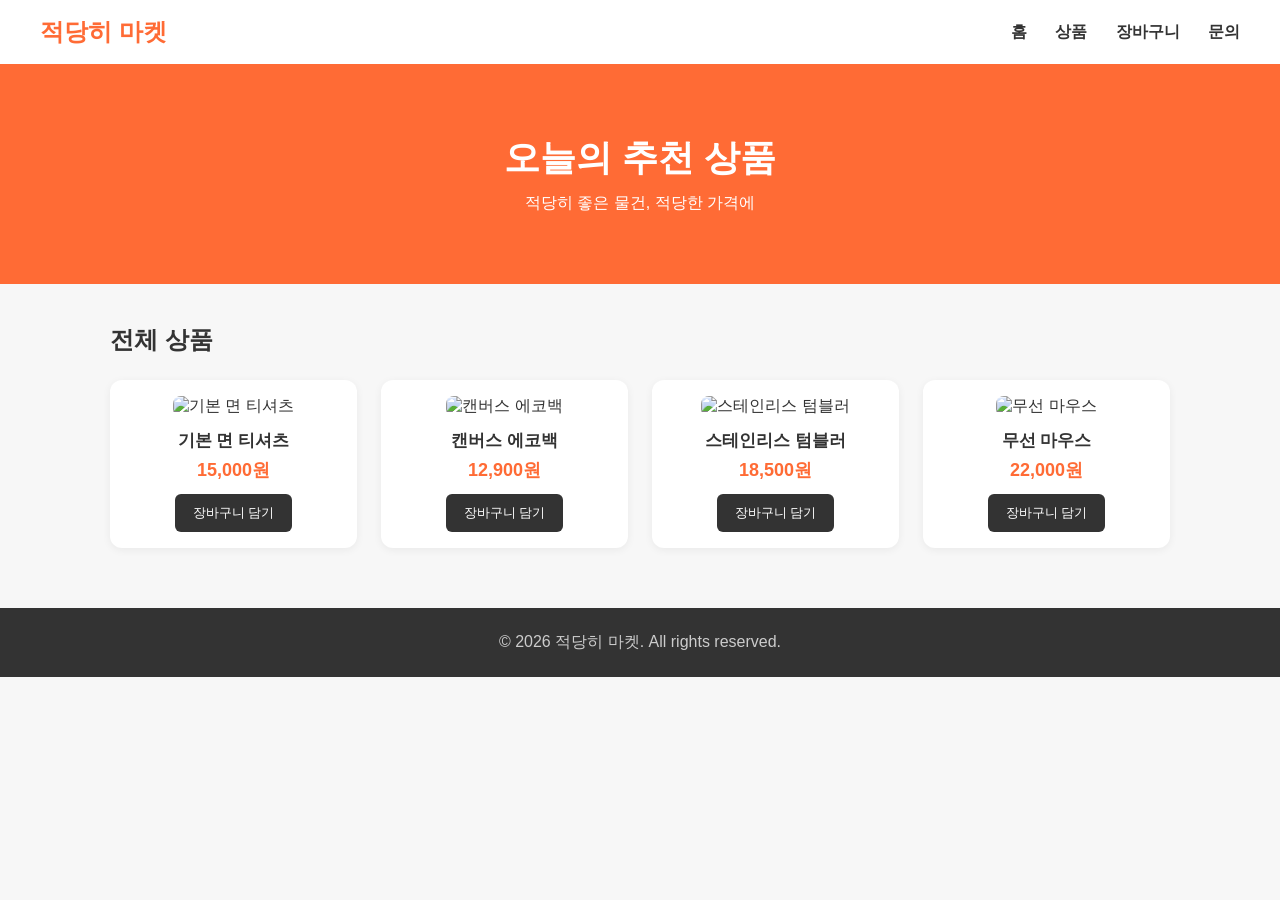
==== index.html @ 4dca6866 "Add files via upload" ====
<!DOCTYPE html>
<html lang="ko">
<head>
  <meta charset="UTF-8">
  <meta name="viewport" content="width=device-width, initial-scale=1.0">
  <title>적당히 마켓</title>
  <link rel="stylesheet" href="style.css">
</head>
<body>

  <!-- 상단 메뉴 -->
  <header class="header">
    <h1 class="logo">적당히 마켓</h1>

    <nav class="nav">
      <a href="index.html">홈</a>
      <a href="#">상품</a>
      <a href="#">장바구니</a>
      <a href="#">문의</a>
    </nav>
  </header>

  <!-- 메인 배너 -->
  <section class="banner">
    <h2>오늘의 추천 상품</h2>
    <p>적당히 좋은 물건, 적당한 가격에</p>
  </section>

  <!-- 상품 목록 -->
  <main class="container">
    <h2 class="section-title">전체 상품</h2>

    <div class="product-list">

      <!-- 상품 1: 티셔츠 -->
      <div class="product">
        <a href="product.html?id=1">
          <img src="images/면티.jfif" alt="기본 면 티셔츠">
          <h3 class="product-name">기본 면 티셔츠</h3>
        </a>
        <p class="product-price">15,000원</p>
        <button type="button" class="buy-btn">장바구니 담기</button>
      </div>

      <!-- 상품 2: 에코백 -->
      <div class="product">
        <a href="product.html?id=2">
          <img src="images/에코백.webp" alt="캔버스 에코백">
          <h3 class="product-name">캔버스 에코백</h3>
        </a>
        <p class="product-price">12,900원</p>
        <button type="button" class="buy-btn">장바구니 담기</button>
      </div>

      <!-- 상품 3: 텀블러 -->
      <div class="product">
        <a href="product.html?id=3">
          <img src="images/텀블러.webp" alt="스테인리스 텀블러">
          <h3 class="product-name">스테인리스 텀블러</h3>
        </a>
        <p class="product-price">18,500원</p>
        <button type="button" class="buy-btn">장바구니 담기</button>
      </div>

      <!-- 상품 4: 무선 마우스 -->
      <div class="product">
        <a href="product.html?id=4">
          <img src="images/무선마우스.jfif" alt="무선 마우스">
          <h3 class="product-name">무선 마우스</h3>
        </a>
        <p class="product-price">22,000원</p>
        <button type="button" class="buy-btn">장바구니 담기</button>
      </div>

    </div>
  </main>

  <!-- 하단 -->
  <footer class="footer">
    <p>© 2026 적당히 마켓. All rights reserved.</p>
  </footer>

</body>
</html>
---- style.css ----
/* 기본 설정: 모든 요소의 여백을 0으로 초기화 */
* {
  margin: 0;
  padding: 0;
  box-sizing: border-box;
}

body {
  font-family: 'Malgun Gothic', 'Apple SD Gothic Neo', sans-serif;
  background-color: #f7f7f7;
  color: #333;
}

/* 맨 위 메뉴 */
.header {
  background-color: white;
  padding: 16px 40px;
  display: flex;                  /* 로고와 메뉴를 가로로 배치 */
  justify-content: space-between; /* 양쪽 끝으로 벌리기 */
  align-items: center;
  box-shadow: 0 2px 6px rgba(0, 0, 0, 0.08);
}

.logo {
  font-size: 24px;
  color: #ff6b35;
}

.nav a {
  margin-left: 24px;
  text-decoration: none;
  color: #333;
  font-weight: bold;
}

.nav a:hover {
  color: #ff6b35;
}

/* 큰 배너 */
.banner {
  background-color: #ff6b35;
  color: white;
  text-align: center;
  padding: 70px 20px;
}

.banner h2 {
  font-size: 36px;
  margin-bottom: 10px;
}

/* 상품 영역 */
.container {
  max-width: 1100px;   /* 너무 넓어지지 않게 */
  margin: 40px auto;   /* 가운데 정렬 */
  padding: 0 20px;
}

.section-title {
  margin-bottom: 24px;
}

/* 상품 카드들을 격자로 배치 */
.product-list {
  display: grid;
  grid-template-columns: repeat(auto-fill, minmax(220px, 1fr));
  gap: 24px;
}

.product {
  background-color: white;
  border-radius: 12px;
  padding: 16px;
  text-align: center;
  box-shadow: 0 2px 8px rgba(0, 0, 0, 0.06);
  transition: transform 0.2s; /* 움직임을 부드럽게 */
}

.product:hover {
  transform: translateY(-6px); /* 마우스를 올리면 살짝 떠오름 */
}

.product img {
  width: 100%;
  border-radius: 8px;
  margin-bottom: 12px;
}

.product-name {
  font-size: 17px;
  margin-bottom: 6px;
}

.product-price {
  font-size: 18px;
  font-weight: bold;
  color: #ff6b35;
  margin-bottom: 12px;
}

.buy-btn {
  background-color: #333;
  color: white;
  border: none;
  padding: 10px 18px;
  border-radius: 6px;
  cursor: pointer;
}

.buy-btn:hover {
  background-color: #ff6b35;
}

/* 맨 아래 */
.footer {
  background-color: #333;
  color: #ccc;
  text-align: center;
  padding: 24px;
  margin-top: 60px;
}
```css
/* 상품 이미지 크기와 위치 통일 */
.product img {
  width: 100%;
  height: 220px;
  object-fit: contain;
  display: block;
  border-radius: 8px;
  margin-bottom: 12px;
}

/* 상품 링크의 기본 스타일 정리 */
.product a {
  text-decoration: none;
  color: inherit;
}
```
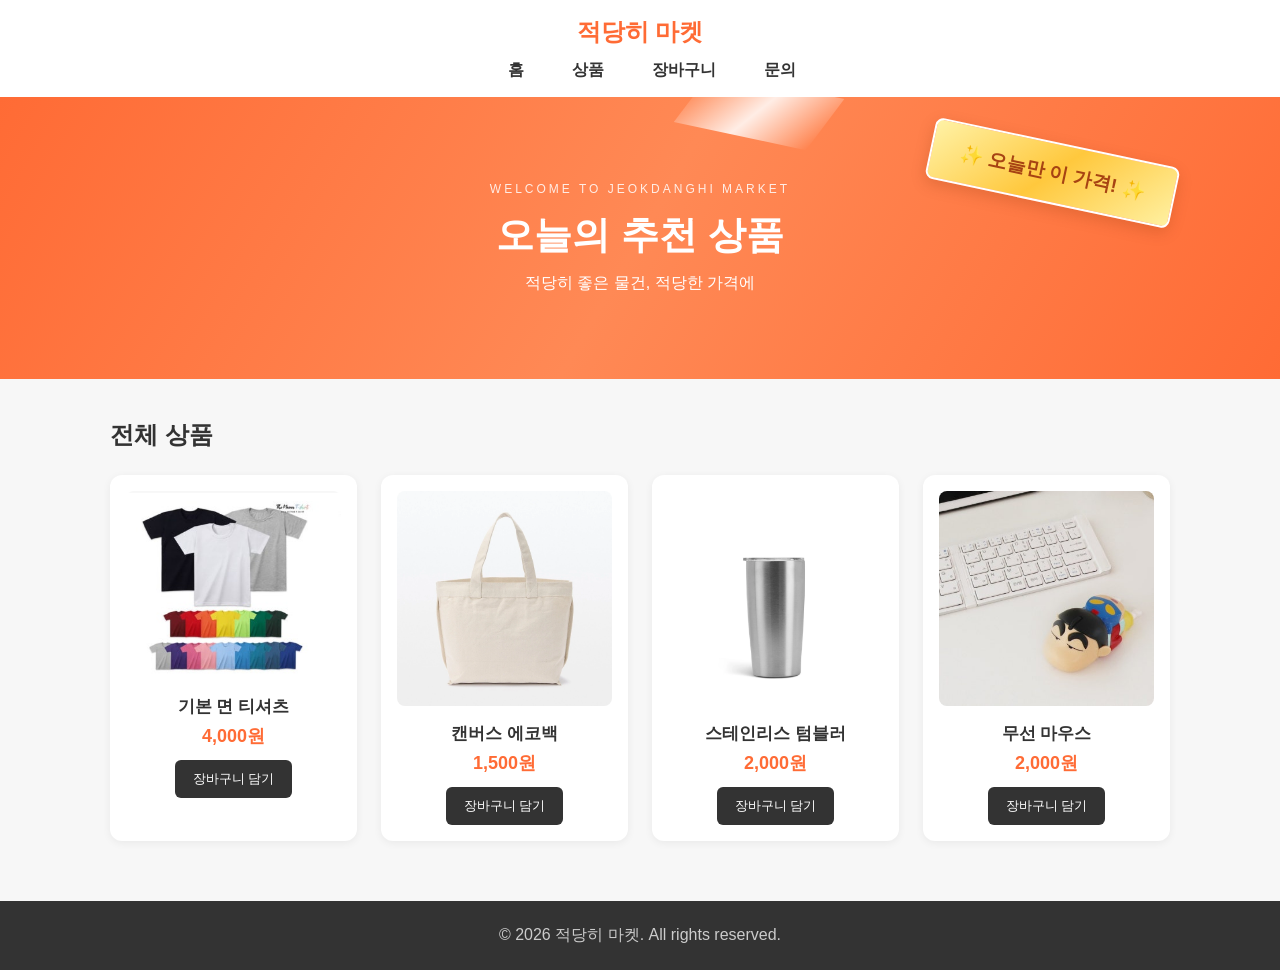
==== commit 0ee3cb4a: "Add files via upload" ====
--- a/index.html
+++ b/index.html
@@ -21,10 +21,18 @@
   </header>
 
   <!-- 메인 배너 -->
-  <section class="banner">
+  <!-- 메인 배너 -->
+<section class="banner">
+  <div class="banner-content">
+    <p class="banner-subtitle">WELCOME TO JEOKDANGHI MARKET</p>
     <h2>오늘의 추천 상품</h2>
     <p>적당히 좋은 물건, 적당한 가격에</p>
-  </section>
+  </div>
+
+  <div class="sale-sticker">
+    <span>✨ 오늘만 이 가격! ✨</span>
+  </div>
+</section>
 
   <!-- 상품 목록 -->
   <main class="container">
@@ -38,8 +46,9 @@
           <img src="images/면티.jfif" alt="기본 면 티셔츠">
           <h3 class="product-name">기본 면 티셔츠</h3>
         </a>
-        <p class="product-price">15,000원</p>
+        <p class="product-price">4,000원</p>
         <button type="button" class="buy-btn">장바구니 담기</button>
+        
       </div>
 
       <!-- 상품 2: 에코백 -->
@@ -48,7 +57,7 @@
           <img src="images/에코백.webp" alt="캔버스 에코백">
           <h3 class="product-name">캔버스 에코백</h3>
         </a>
-        <p class="product-price">12,900원</p>
+        <p class="product-price">1,500원</p>
         <button type="button" class="buy-btn">장바구니 담기</button>
       </div>
 
@@ -58,7 +67,7 @@
           <img src="images/텀블러.webp" alt="스테인리스 텀블러">
           <h3 class="product-name">스테인리스 텀블러</h3>
         </a>
-        <p class="product-price">18,500원</p>
+        <p class="product-price">2,000원</p>
         <button type="button" class="buy-btn">장바구니 담기</button>
       </div>
 
@@ -68,7 +77,7 @@
           <img src="images/무선마우스.jfif" alt="무선 마우스">
           <h3 class="product-name">무선 마우스</h3>
         </a>
-        <p class="product-price">22,000원</p>
+        <p class="product-price">2,000원</p>
         <button type="button" class="buy-btn">장바구니 담기</button>
       </div>
 
--- a/style.css
+++ b/style.css
@@ -136,4 +136,141 @@
   text-decoration: none;
   color: inherit;
 }
-```+/* 상세페이지 상단 헤더 중앙 정렬 */
+header {
+  display: flex;
+  flex-direction: column;
+  align-items: center;
+  justify-content: center;
+  text-align: center;
+  padding: 25px 15px;
+  gap: 12px;
+}
+
+header h1 {
+  margin: 0;
+  font-size: 30px;
+}
+
+header h1 a {
+  text-decoration: none;
+  color: inherit;
+}
+
+header nav {
+  display: flex;
+  justify-content: center;
+  align-items: center;
+  gap: 24px;
+  flex-wrap: wrap;
+}
+
+header nav a {
+  text-decoration: none;
+}
+/* 메인 배너 업그레이드 */
+.banner {
+  position: relative;
+  overflow: hidden;
+  background: linear-gradient(120deg, #ff6b35, #ff8955, #ff6b35);
+  color: white;
+  text-align: center;
+  padding: 85px 20px;
+  min-height: 280px;
+  display: flex;
+  justify-content: center;
+  align-items: center;
+}
+
+.banner-content {
+  position: relative;
+  z-index: 2;
+}
+
+.banner-subtitle {
+  font-size: 12px;
+  letter-spacing: 3px;
+  margin-bottom: 14px;
+  opacity: 0.85;
+}
+
+.banner h2 {
+  font-size: 38px;
+  margin-bottom: 12px;
+}
+
+.banner-content > p:last-child {
+  font-size: 16px;
+}
+
+/* 사선 할인 문구 */
+.sale-sticker {
+  position: absolute;
+  top: 45px;
+  right: 8%;
+  transform: rotate(12deg);
+  background: linear-gradient(135deg, #fff2a6, #ffc83d, #fff0a0);
+  color: #a74313;
+  padding: 16px 28px;
+  border: 2px solid white;
+  border-radius: 8px;
+  box-shadow: 0 5px 15px rgba(120, 45, 0, 0.2);
+  font-size: 19px;
+  font-weight: 900;
+  z-index: 3;
+  animation: sticker-float 2.5s ease-in-out infinite;
+}
+
+/* 반짝이는 빛 효과 */
+.sale-sticker::after {
+  content: "";
+  position: absolute;
+  top: 0;
+  left: -100%;
+  width: 55%;
+  height: 100%;
+  background: linear-gradient(
+    110deg,
+    transparent,
+    rgba(255, 255, 255, 0.85),
+    transparent
+  );
+  transform: skewX(-25deg);
+  animation: sparkle 2.8s infinite;
+}
+
+@keyframes sparkle {
+  0% {
+    left: -100%;
+  }
+  55%, 100% {
+    left: 150%;
+  }
+}
+
+@keyframes sticker-float {
+  0%, 100% {
+    transform: rotate(12deg) translateY(0);
+  }
+  50% {
+    transform: rotate(12deg) translateY(-5px);
+  }
+}
+
+/* 모바일 화면 */
+@media (max-width: 600px) {
+  .banner {
+    padding: 100px 15px 65px;
+  }
+
+  .banner h2 {
+    font-size: 28px;
+  }
+
+  .sale-sticker {
+    top: 12px;
+    right: 12px;
+    font-size: 14px;
+    padding: 10px 15px;
+  }
+}
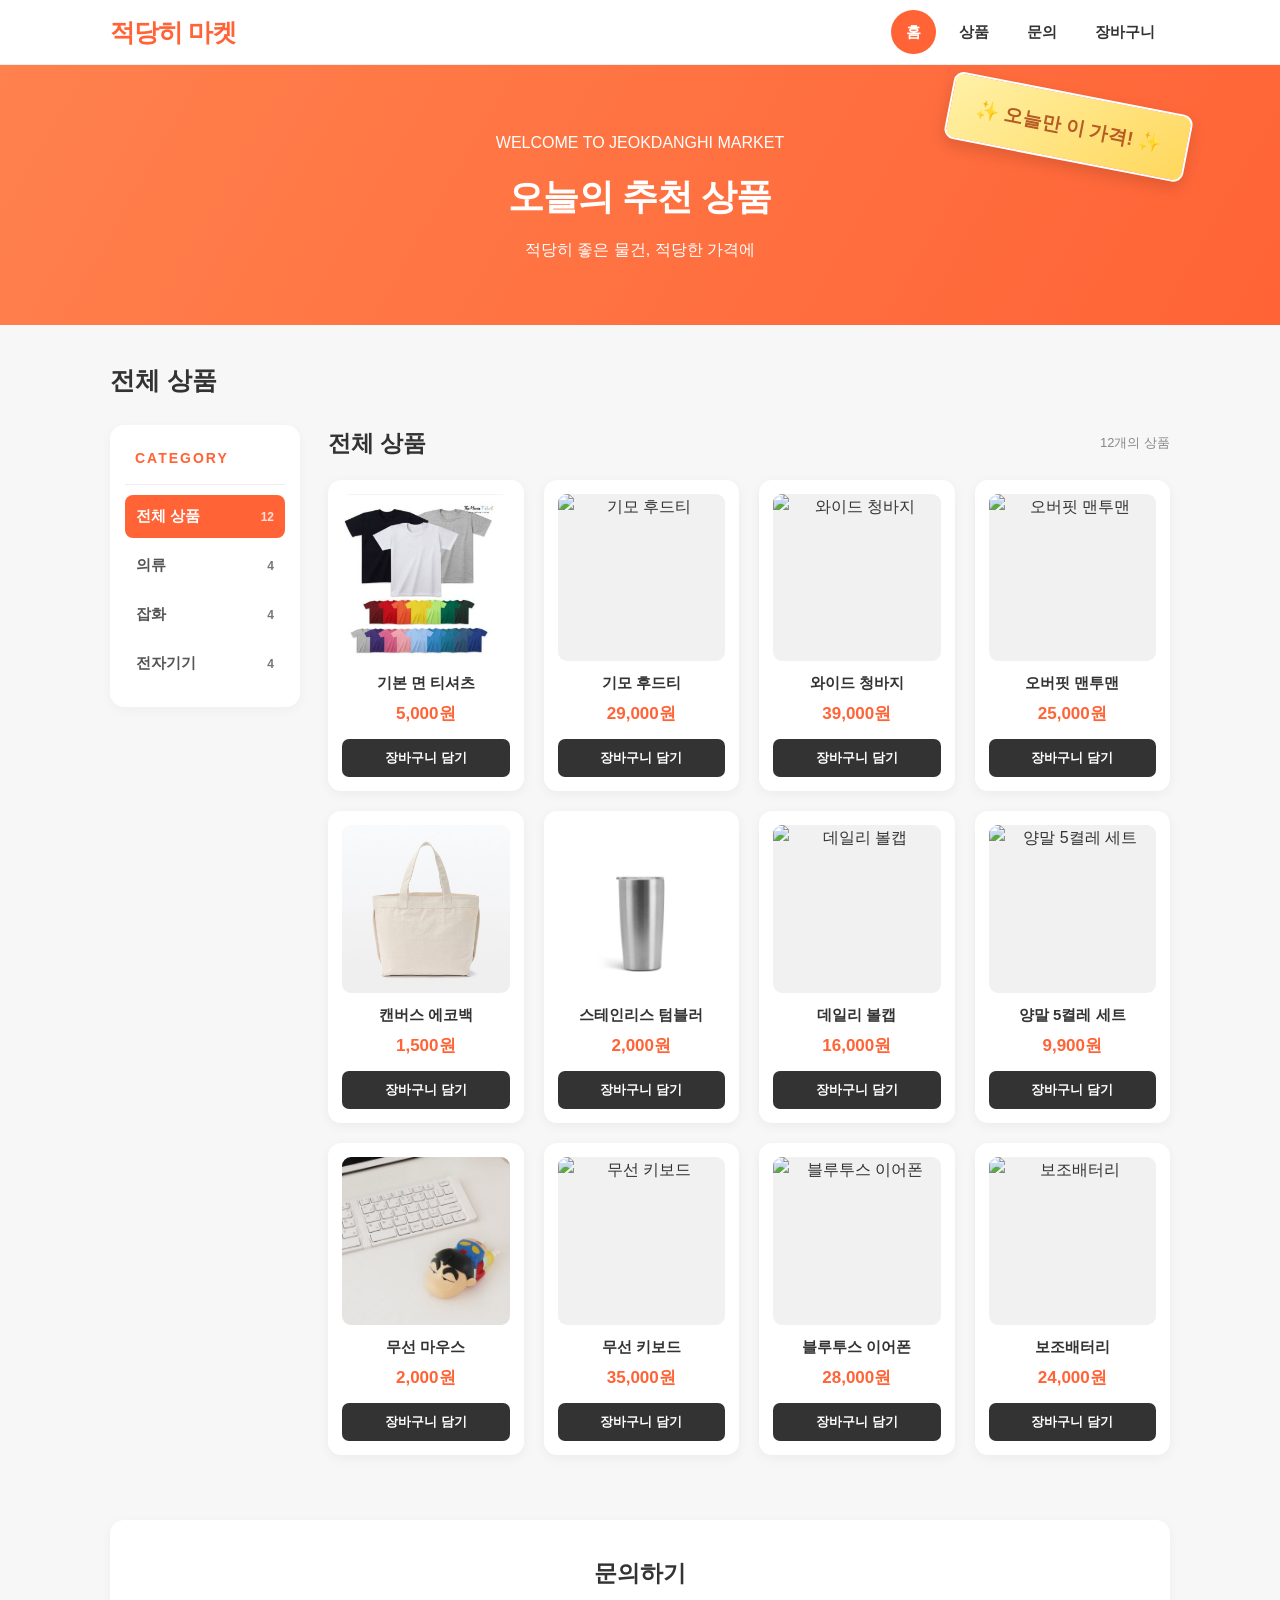
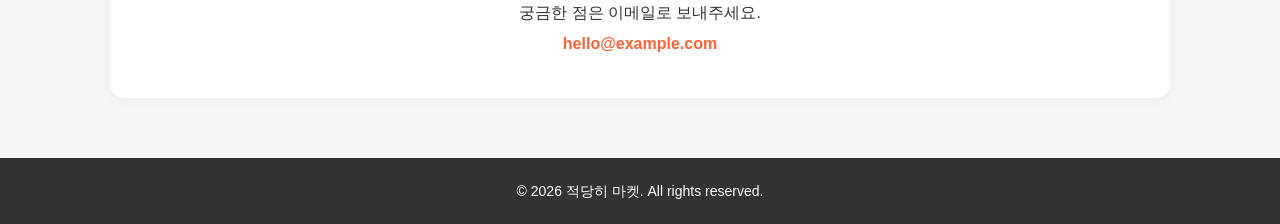
==== commit 544824e4: "Add files via upload" ====
--- a/index.html
+++ b/index.html
@@ -1,3 +1,4 @@
+
 <!DOCTYPE html>
 <html lang="ko">
 <head>
@@ -10,78 +11,54 @@
 
   <!-- 상단 메뉴 -->
   <header class="header">
-    <h1 class="logo">적당히 마켓</h1>
+    <div class="header-inner">
+      <a href="index.html" class="logo">적당히 마켓</a>
 
-    <nav class="nav">
-      <a href="index.html">홈</a>
-      <a href="#">상품</a>
-      <a href="#">장바구니</a>
-      <a href="#">문의</a>
-    </nav>
+      <button
+        id="menu-btn"
+        class="menu-btn"
+        type="button"
+        aria-label="메뉴 열기"
+        aria-expanded="false">
+        ☰
+      </button>
+
+      <nav id="nav" class="nav">
+        <a href="index.html" class="active">홈</a>
+        <a href="#products">상품</a>
+        <a href="#contact">문의</a>
+        <a href="cart.html">장바구니</a>
+      </nav>
+    </div>
   </header>
 
   <!-- 메인 배너 -->
-  <!-- 메인 배너 -->
-<section class="banner">
-  <div class="banner-content">
-    <p class="banner-subtitle">WELCOME TO JEOKDANGHI MARKET</p>
-    <h2>오늘의 추천 상품</h2>
-    <p>적당히 좋은 물건, 적당한 가격에</p>
-  </div>
+  <section class="banner">
+    <div class="banner-content">
+      <p class="banner-subtitle">WELCOME TO JEOKDANGHI MARKET</p>
+      <h2>오늘의 추천 상품</h2>
+      <p>적당히 좋은 물건, 적당한 가격에</p>
+    </div>
 
-  <div class="sale-sticker">
-    <span>✨ 오늘만 이 가격! ✨</span>
-  </div>
-</section>
+    <div class="sale-sticker">
+      ✨ 오늘만 이 가격! ✨
+    </div>
+  </section>
 
   <!-- 상품 목록 -->
   <main class="container">
-    <h2 class="section-title">전체 상품</h2>
+    <h2 class="section-title" id="products">전체 상품</h2>
 
-    <div class="product-list">
+    <div id="category-list">
+      <!-- shop.js가 상품을 자동으로 생성합니다. -->
+    </div>
 
-      <!-- 상품 1: 티셔츠 -->
-      <div class="product">
-        <a href="product.html?id=1">
-          <img src="images/면티.jfif" alt="기본 면 티셔츠">
-          <h3 class="product-name">기본 면 티셔츠</h3>
-        </a>
-        <p class="product-price">4,000원</p>
-        <button type="button" class="buy-btn">장바구니 담기</button>
-        
-      </div>
-
-      <!-- 상품 2: 에코백 -->
-      <div class="product">
-        <a href="product.html?id=2">
-          <img src="images/에코백.webp" alt="캔버스 에코백">
-          <h3 class="product-name">캔버스 에코백</h3>
-        </a>
-        <p class="product-price">1,500원</p>
-        <button type="button" class="buy-btn">장바구니 담기</button>
-      </div>
-
-      <!-- 상품 3: 텀블러 -->
-      <div class="product">
-        <a href="product.html?id=3">
-          <img src="images/텀블러.webp" alt="스테인리스 텀블러">
-          <h3 class="product-name">스테인리스 텀블러</h3>
-        </a>
-        <p class="product-price">2,000원</p>
-        <button type="button" class="buy-btn">장바구니 담기</button>
-      </div>
-
-      <!-- 상품 4: 무선 마우스 -->
-      <div class="product">
-        <a href="product.html?id=4">
-          <img src="images/무선마우스.jfif" alt="무선 마우스">
-          <h3 class="product-name">무선 마우스</h3>
-        </a>
-        <p class="product-price">2,000원</p>
-        <button type="button" class="buy-btn">장바구니 담기</button>
-      </div>
-
-    </div>
+    <!-- 문의 -->
+    <section class="contact" id="contact">
+      <h2>문의하기</h2>
+      <p>궁금한 점은 이메일로 보내주세요.</p>
+      <p class="contact-mail">hello@example.com</p>
+    </section>
   </main>
 
   <!-- 하단 -->
@@ -89,5 +66,10 @@
     <p>© 2026 적당히 마켓. All rights reserved.</p>
   </footer>
 
+  <!-- JavaScript -->
+  <script src="products.js"></script>
+  <script src="shop.js"></script>
+  <script src="menu.js"></script>
+
 </body>
-</html>+</html>
--- a/style.css
+++ b/style.css
@@ -1,185 +1,103 @@
-/* 기본 설정: 모든 요소의 여백을 0으로 초기화 */
+
+/* ========================================
+   적당히 마켓 전체 스타일
+======================================== */
+
 * {
   margin: 0;
   padding: 0;
   box-sizing: border-box;
 }
 
+html {
+  scroll-behavior: smooth;
+}
+
 body {
-  font-family: 'Malgun Gothic', 'Apple SD Gothic Neo', sans-serif;
-  background-color: #f7f7f7;
+  font-family: "Malgun Gothic", "맑은 고딕", sans-serif;
   color: #333;
-}
-
-/* 맨 위 메뉴 */
+  background: #f7f7f7;
+  line-height: 1.6;
+}
+
+a {
+  color: inherit;
+  text-decoration: none;
+}
+
+button {
+  font-family: inherit;
+  cursor: pointer;
+}
+
+/* ========================================
+   상단 헤더
+======================================== */
+
 .header {
-  background-color: white;
-  padding: 16px 40px;
-  display: flex;                  /* 로고와 메뉴를 가로로 배치 */
-  justify-content: space-between; /* 양쪽 끝으로 벌리기 */
+  position: sticky;
+  top: 0;
+  z-index: 1000;
+  background: #fff;
+  border-bottom: 1px solid #eee;
+}
+
+.header-inner {
+  max-width: 1100px;
+  height: 64px;
+  margin: 0 auto;
+  padding: 0 20px;
+  display: flex;
   align-items: center;
-  box-shadow: 0 2px 6px rgba(0, 0, 0, 0.08);
+  justify-content: space-between;
 }
 
 .logo {
-  font-size: 24px;
-  color: #ff6b35;
+  color: #ff6336;
+  font-size: 25px;
+  font-weight: 800;
+  letter-spacing: -1px;
+}
+
+.nav {
+  display: flex;
+  align-items: center;
+  gap: 8px;
 }
 
 .nav a {
-  margin-left: 24px;
-  text-decoration: none;
-  color: #333;
-  font-weight: bold;
-}
-
-.nav a:hover {
-  color: #ff6b35;
-}
-
-/* 큰 배너 */
+  padding: 10px 15px;
+  border-radius: 30px;
+  font-size: 15px;
+  font-weight: 600;
+  transition: 0.2s;
+}
+
+.nav a:hover,
+.nav a.active {
+  color: #fff;
+  background: #ff6336;
+}
+
+.menu-btn {
+  display: none;
+  border: none;
+  background: none;
+  font-size: 26px;
+}
+
+/* ========================================
+   메인 배너
+======================================== */
+
 .banner {
-  background-color: #ff6b35;
-  color: white;
+  min-height: 260px;
+  padding: 55px 20px;
+  background: linear-gradient(120deg, #ff814d, #ff6336);
+  color: #fff;
   text-align: center;
-  padding: 70px 20px;
-}
-
-.banner h2 {
-  font-size: 36px;
-  margin-bottom: 10px;
-}
-
-/* 상품 영역 */
-.container {
-  max-width: 1100px;   /* 너무 넓어지지 않게 */
-  margin: 40px auto;   /* 가운데 정렬 */
-  padding: 0 20px;
-}
-
-.section-title {
-  margin-bottom: 24px;
-}
-
-/* 상품 카드들을 격자로 배치 */
-.product-list {
-  display: grid;
-  grid-template-columns: repeat(auto-fill, minmax(220px, 1fr));
-  gap: 24px;
-}
-
-.product {
-  background-color: white;
-  border-radius: 12px;
-  padding: 16px;
-  text-align: center;
-  box-shadow: 0 2px 8px rgba(0, 0, 0, 0.06);
-  transition: transform 0.2s; /* 움직임을 부드럽게 */
-}
-
-.product:hover {
-  transform: translateY(-6px); /* 마우스를 올리면 살짝 떠오름 */
-}
-
-.product img {
-  width: 100%;
-  border-radius: 8px;
-  margin-bottom: 12px;
-}
-
-.product-name {
-  font-size: 17px;
-  margin-bottom: 6px;
-}
-
-.product-price {
-  font-size: 18px;
-  font-weight: bold;
-  color: #ff6b35;
-  margin-bottom: 12px;
-}
-
-.buy-btn {
-  background-color: #333;
-  color: white;
-  border: none;
-  padding: 10px 18px;
-  border-radius: 6px;
-  cursor: pointer;
-}
-
-.buy-btn:hover {
-  background-color: #ff6b35;
-}
-
-/* 맨 아래 */
-.footer {
-  background-color: #333;
-  color: #ccc;
-  text-align: center;
-  padding: 24px;
-  margin-top: 60px;
-}
-```css
-/* 상품 이미지 크기와 위치 통일 */
-.product img {
-  width: 100%;
-  height: 220px;
-  object-fit: contain;
-  display: block;
-  border-radius: 8px;
-  margin-bottom: 12px;
-}
-
-/* 상품 링크의 기본 스타일 정리 */
-.product a {
-  text-decoration: none;
-  color: inherit;
-}
-/* 상세페이지 상단 헤더 중앙 정렬 */
-header {
-  display: flex;
-  flex-direction: column;
-  align-items: center;
-  justify-content: center;
-  text-align: center;
-  padding: 25px 15px;
-  gap: 12px;
-}
-
-header h1 {
-  margin: 0;
-  font-size: 30px;
-}
-
-header h1 a {
-  text-decoration: none;
-  color: inherit;
-}
-
-header nav {
-  display: flex;
-  justify-content: center;
-  align-items: center;
-  gap: 24px;
-  flex-wrap: wrap;
-}
-
-header nav a {
-  text-decoration: none;
-}
-/* 메인 배너 업그레이드 */
-.banner {
   position: relative;
   overflow: hidden;
-  background: linear-gradient(120deg, #ff6b35, #ff8955, #ff6b35);
-  color: white;
-  text-align: center;
-  padding: 85px 20px;
-  min-height: 280px;
-  display: flex;
-  justify-content: center;
-  align-items: center;
 }
 
 .banner-content {
@@ -187,90 +105,535 @@
   z-index: 2;
 }
 
+.banner h2 {
+  margin: 12px 0;
+  font-size: 36px;
+  font-weight: 800;
+  letter-spacing: -1px;
+}
+
 .banner-subtitle {
-  font-size: 12px;
-  letter-spacing: 3px;
-  margin-bottom: 14px;
-  opacity: 0.85;
-}
-
-.banner h2 {
-  font-size: 38px;
-  margin-bottom: 12px;
-}
-
-.banner-content > p:last-child {
   font-size: 16px;
-}
-
-/* 사선 할인 문구 */
+  margin-top: 10px;
+}
+
+
 .sale-sticker {
   position: absolute;
-  top: 45px;
-  right: 8%;
-  transform: rotate(12deg);
-  background: linear-gradient(135deg, #fff2a6, #ffc83d, #fff0a0);
-  color: #a74313;
-  padding: 16px 28px;
-  border: 2px solid white;
-  border-radius: 8px;
-  box-shadow: 0 5px 15px rgba(120, 45, 0, 0.2);
+  top: 28px;
+  right: max(7%, calc((100% - 1100px) / 2));
+  padding: 17px 25px;
+  color: #b75b24;
+  background: linear-gradient(135deg, #fff1a6, #ffd75c);
+  border: 2px solid #fff;
+  border-radius: 10px;
   font-size: 19px;
-  font-weight: 900;
-  z-index: 3;
-  animation: sticker-float 2.5s ease-in-out infinite;
-}
-
-/* 반짝이는 빛 효과 */
-.sale-sticker::after {
-  content: "";
-  position: absolute;
-  top: 0;
-  left: -100%;
-  width: 55%;
-  height: 100%;
-  background: linear-gradient(
-    110deg,
-    transparent,
-    rgba(255, 255, 255, 0.85),
-    transparent
-  );
-  transform: skewX(-25deg);
-  animation: sparkle 2.8s infinite;
-}
-
-@keyframes sparkle {
-  0% {
-    left: -100%;
-  }
-  55%, 100% {
-    left: 150%;
-  }
+  font-weight: 800;
+  transform: rotate(11deg);
+  box-shadow: 0 6px 15px #0002;
+  animation: sticker-float 3s ease-in-out infinite;
 }
 
 @keyframes sticker-float {
   0%, 100% {
-    transform: rotate(12deg) translateY(0);
+    transform: rotate(11deg) translateY(0);
   }
   50% {
-    transform: rotate(12deg) translateY(-5px);
-  }
-}
-
-/* 모바일 화면 */
+    transform: rotate(8deg) translateY(-7px);
+  }
+}
+
+/* ========================================
+   상품 영역 전체
+======================================== */
+
+.container {
+  max-width: 1100px;
+  margin: 0 auto;
+  padding: 35px 20px 60px;
+}
+
+.section-title {
+  margin-bottom: 25px;
+  font-size: 25px;
+  font-weight: 800;
+}
+
+/* ========================================
+   좌측 카테고리 + 우측 상품 레이아웃
+======================================== */
+
+.shop-layout {
+  display: grid;
+  grid-template-columns: 190px minmax(0, 1fr);
+  gap: 28px;
+  align-items: start;
+}
+
+/* 왼쪽 카테고리 */
+
+.sidebar {
+  position: sticky;
+  top: 90px;
+  background: #fff;
+  border-radius: 14px;
+  padding: 22px 15px;
+  box-shadow: 0 3px 12px #0000000a;
+}
+
+.sidebar-title {
+  padding: 0 10px 15px;
+  margin-bottom: 10px;
+  border-bottom: 1px solid #eee;
+  color: #ff6336;
+  font-size: 14px;
+  letter-spacing: 2px;
+}
+
+.category-menu {
+  display: flex;
+  flex-direction: column;
+  gap: 6px;
+}
+
+.category-link {
+  width: 100%;
+  display: flex;
+  justify-content: space-between;
+  align-items: center;
+  padding: 12px 11px;
+  border: none;
+  border-radius: 8px;
+  background: transparent;
+  color: #555;
+  text-align: left;
+  font-size: 15px;
+  font-weight: 600;
+  transition: 0.2s;
+}
+
+.category-link:hover {
+  color: #ff6336;
+  background: #fff1eb;
+}
+
+.category-link.active {
+  color: #fff;
+  background: #ff6336;
+}
+
+.category-count {
+  font-size: 12px;
+  opacity: 0.8;
+}
+
+/* 오른쪽 상품 진열 */
+
+.product-area {
+  min-width: 0;
+}
+
+.product-heading {
+  display: flex;
+  align-items: center;
+  justify-content: space-between;
+  margin-bottom: 18px;
+}
+
+.product-heading h2 {
+  font-size: 23px;
+  font-weight: 800;
+}
+
+.product-heading p {
+  color: #888;
+  font-size: 13px;
+}
+
+/* ========================================
+   상품 카드
+======================================== */
+
+.product-list {
+  display: grid;
+  grid-template-columns: repeat(4, minmax(0, 1fr));
+  gap: 20px;
+}
+
+.product {
+  min-width: 0;
+  padding: 14px;
+  background: #fff;
+  border-radius: 13px;
+  box-shadow: 0 3px 12px #0000000d;
+  text-align: center;
+  transition: transform 0.2s, box-shadow 0.2s;
+}
+
+.product:hover {
+  transform: translateY(-5px);
+  box-shadow: 0 8px 20px #00000012;
+}
+
+.product-link {
+  display: block;
+}
+
+.product img {
+  display: block;
+  width: 100%;
+  aspect-ratio: 1 / 1;
+  object-fit: cover;
+  border-radius: 9px;
+  background: #f1f1f1;
+}
+
+.product-name {
+  margin: 10px 0 5px;
+  font-size: 15px;
+  font-weight: 700;
+  word-break: keep-all;
+}
+
+.product-price {
+  margin: 5px 0 12px;
+  color: #ff6336;
+  font-size: 17px;
+  font-weight: 800;
+}
+
+.buy-btn {
+  width: 100%;
+  padding: 10px 5px;
+  border: none;
+  border-radius: 7px;
+  background: #333;
+  color: #fff;
+  font-size: 13px;
+  font-weight: 700;
+  transition: 0.2s;
+}
+
+.buy-btn:hover {
+  background: #ff6336;
+}
+
+/* ========================================
+   문의 영역
+======================================== */
+
+.contact {
+  margin-top: 65px;
+  padding: 35px 20px;
+  background: #fff;
+  border-radius: 14px;
+  box-shadow: 0 3px 12px #0000000a;
+  text-align: center;
+}
+
+.contact h2 {
+  margin-bottom: 8px;
+  font-size: 23px;
+}
+
+.contact p {
+  margin: 6px 0;
+}
+
+.contact-mail {
+  color: #ff6336;
+  font-weight: 700;
+}
+
+/* ========================================
+   하단 푸터
+======================================== */
+
+.footer {
+  padding: 22px 15px;
+  background: #333;
+  color: #fff;
+  text-align: center;
+  font-size: 14px;
+}
+
+/* ========================================
+   상품 상세페이지
+======================================== */
+
+.detail {
+  max-width: 950px;
+  margin: 45px auto;
+  padding: 30px;
+  display: grid;
+  grid-template-columns: 1fr 1fr;
+  gap: 40px;
+  align-items: center;
+  background: #fff;
+  border-radius: 15px;
+  box-shadow: 0 3px 15px #0000000a;
+}
+
+.detail-image {
+  width: 100%;
+  aspect-ratio: 1 / 1;
+  object-fit: cover;
+  border-radius: 12px;
+  background: #f1f1f1;
+}
+
+.detail-info {
+  min-width: 0;
+}
+
+.detail-category {
+  display: inline-block;
+  margin-bottom: 12px;
+  padding: 5px 12px;
+  border-radius: 20px;
+  background: #fff0e9;
+  color: #ff6336;
+  font-size: 13px;
+  font-weight: 700;
+}
+
+.detail-info h2 {
+  margin-bottom: 12px;
+  font-size: 28px;
+}
+
+.detail-price {
+  margin-bottom: 18px;
+  color: #ff6336;
+  font-size: 25px;
+  font-weight: 800;
+}
+
+.detail-desc {
+  margin-bottom: 25px;
+  color: #666;
+  line-height: 1.8;
+}
+
+.quantity-area {
+  display: flex;
+  align-items: center;
+  gap: 15px;
+  margin: 20px 0;
+}
+
+.quantity-area button {
+  width: 35px;
+  height: 35px;
+  border: 1px solid #ddd;
+  border-radius: 6px;
+  background: #fff;
+  font-size: 18px;
+}
+
+#count {
+  min-width: 25px;
+  text-align: center;
+  font-weight: 700;
+}
+
+.total-area {
+  display: flex;
+  justify-content: space-between;
+  padding: 18px 0;
+  border-top: 1px solid #eee;
+  font-size: 17px;
+}
+
+#total {
+  color: #ff6336;
+  font-weight: 800;
+}
+
+#cart-btn {
+  width: 100%;
+  padding: 14px;
+  border: none;
+  border-radius: 8px;
+  background: #ff6336;
+  color: #fff;
+  font-size: 16px;
+  font-weight: 700;
+}
+
+#cart-btn:hover {
+  background: #e94d22;
+}
+
+#not-found {
+  max-width: 900px;
+  margin: 80px auto;
+  text-align: center;
+  font-size: 20px;
+}
+
+/* ========================================
+   모바일 화면
+======================================== */
+
+@media (max-width: 900px) {
+  .shop-layout {
+    grid-template-columns: 155px minmax(0, 1fr);
+    gap: 18px;
+  }
+
+  .product-list {
+    grid-template-columns: repeat(2, minmax(0, 1fr));
+  }
+
+  .sale-sticker {
+    right: 5%;
+    font-size: 15px;
+    padding: 12px 17px;
+  }
+}
+
 @media (max-width: 600px) {
+  .header-inner {
+    height: 58px;
+  }
+
+  .logo {
+    font-size: 21px;
+  }
+
+  .menu-btn {
+    display: block;
+  }
+
+  .nav {
+    display: none;
+    position: absolute;
+    top: 58px;
+    left: 0;
+    right: 0;
+    padding: 12px 15px;
+    background: #fff;
+    border-top: 1px solid #eee;
+    box-shadow: 0 5px 10px #0000000a;
+    flex-direction: column;
+    align-items: stretch;
+  }
+
+  .nav.open {
+    display: flex;
+  }
+
+  .nav a {
+    text-align: center;
+  }
+
   .banner {
-    padding: 100px 15px 65px;
+    min-height: 220px;
+    padding: 55px 15px;
   }
 
   .banner h2 {
     font-size: 28px;
+  }
+
+  .banner-subtitle {
+    font-size: 14px;
   }
 
   .sale-sticker {
     top: 12px;
     right: 12px;
+    padding: 8px 12px;
+    font-size: 12px;
+  }
+
+  .container {
+    padding: 25px 15px 45px;
+  }
+
+  .section-title {
+    font-size: 22px;
+  }
+
+  /* 모바일에서는 카테고리를 가로로 배치 */
+  .shop-layout {
+    display: block;
+  }
+
+  .sidebar {
+    position: static;
+    margin-bottom: 25px;
+    padding: 14px;
+  }
+
+  .sidebar-title {
+    padding-bottom: 8px;
+    margin-bottom: 10px;
+  }
+
+  .category-menu {
+    flex-direction: row;
+    overflow-x: auto;
+    gap: 8px;
+    padding-bottom: 5px;
+  }
+
+  .category-link {
+    flex: 0 0 auto;
+    width: auto;
+    gap: 10px;
+    white-space: nowrap;
+    padding: 10px 13px;
+  }
+
+  .product-heading h2 {
+    font-size: 20px;
+  }
+
+  .product-list {
+    grid-template-columns: repeat(2, minmax(0, 1fr));
+    gap: 12px;
+  }
+
+  .product {
+    padding: 10px;
+  }
+
+  .product-name {
     font-size: 14px;
-    padding: 10px 15px;
-  }
-}+  }
+
+  .product-price {
+    font-size: 15px;
+  }
+
+  .buy-btn {
+    font-size: 12px;
+  }
+
+  .detail {
+    margin: 20px 15px;
+    padding: 18px;
+    grid-template-columns: 1fr;
+    gap: 22px;
+  }
+
+  .detail-info h2 {
+    font-size: 23px;
+  }
+
+  .contact {
+    margin-top: 40px;
+  }
+}
+
+@media (prefers-reduced-motion: reduce) {
+  *,
+  *::before,
+  *::after {
+    animation: none !important;
+    scroll-behavior: auto !important;
+    transition: none !important;
+  }
+}
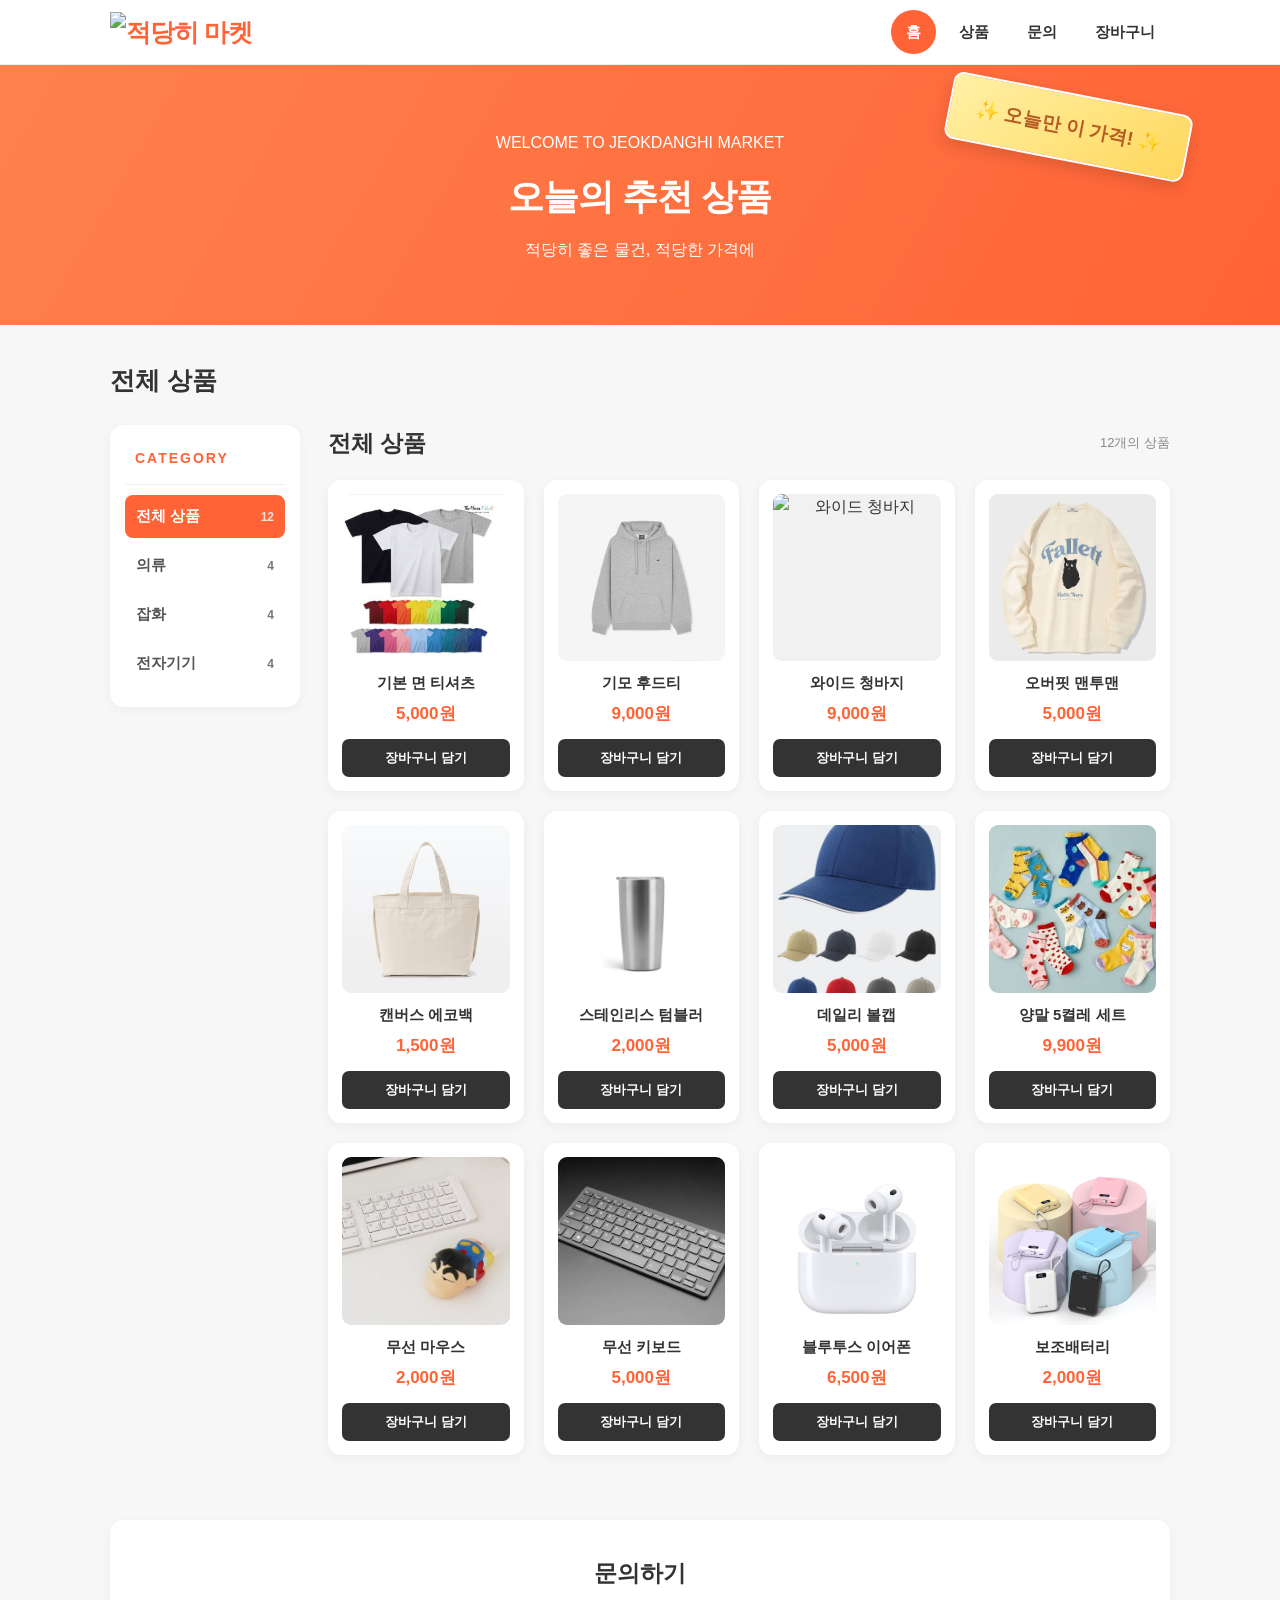
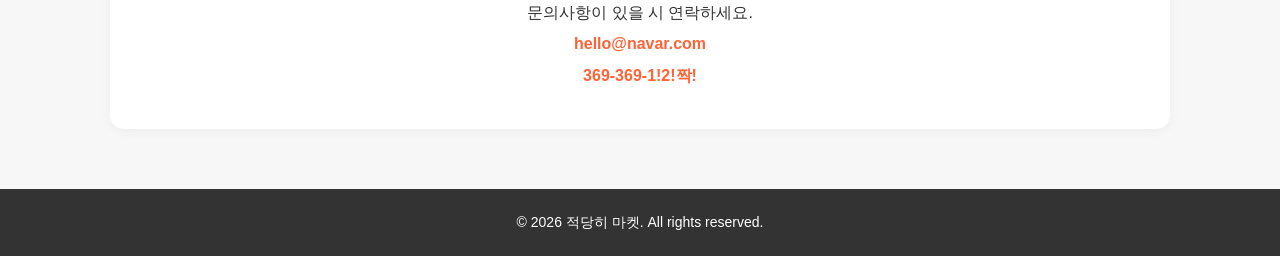
==== commit 1df5d926: "Add files via upload" ====
--- a/index.html
+++ b/index.html
@@ -12,7 +12,9 @@
   <!-- 상단 메뉴 -->
   <header class="header">
     <div class="header-inner">
-      <a href="index.html" class="logo">적당히 마켓</a>
+      <a href="index.html" class="logo">
+  <img src="images/logo.png" alt="적당히 마켓">
+</a>
 
       <button
         id="menu-btn"
@@ -56,8 +58,9 @@
     <!-- 문의 -->
     <section class="contact" id="contact">
       <h2>문의하기</h2>
-      <p>궁금한 점은 이메일로 보내주세요.</p>
-      <p class="contact-mail">hello@example.com</p>
+      <p>문의사항이 있을 시 연락하세요.</p>
+      <p class="contact-mail">hello@navar.com</p>
+      <p class="contact-mail">369-369-1!2!짝!</p>
     </section>
   </main>
 
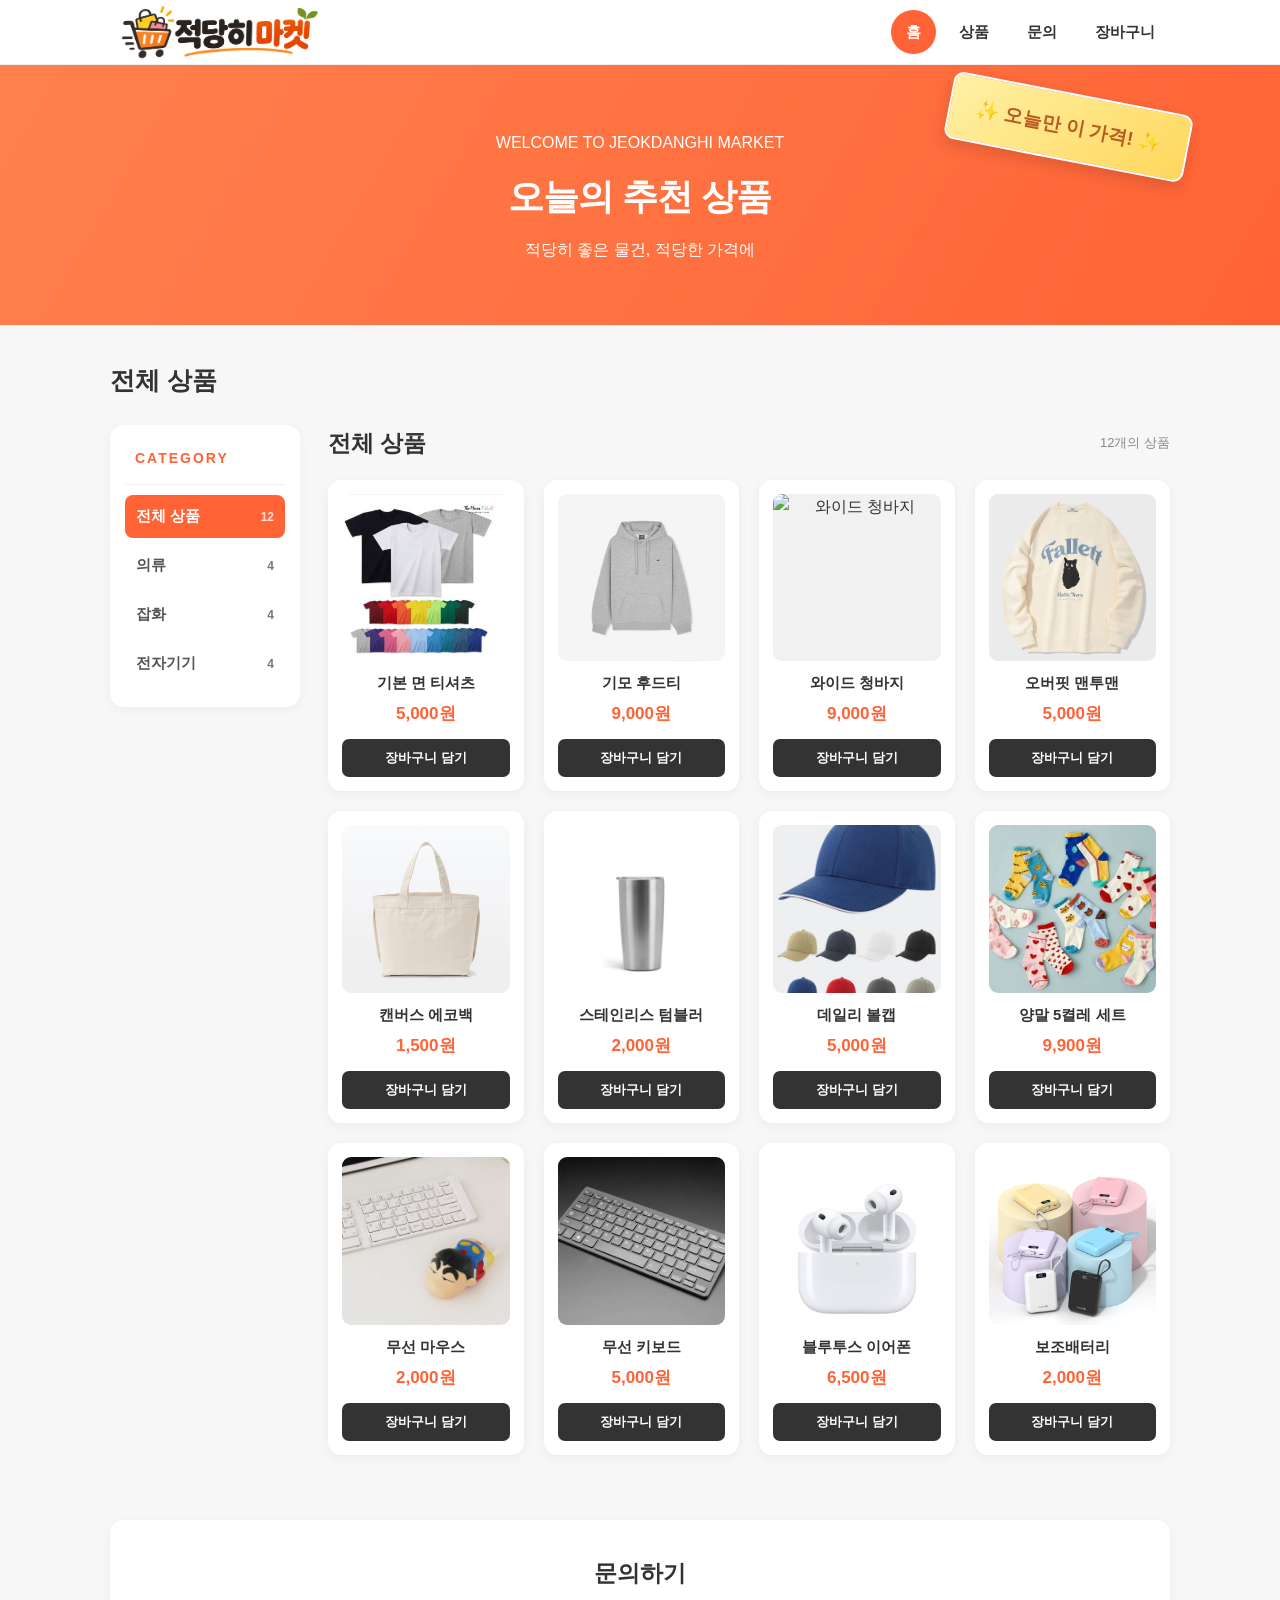
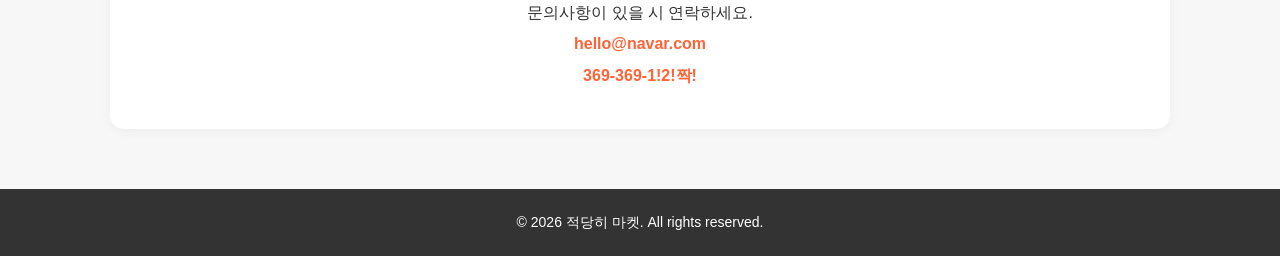
==== commit ebbe699c: "Add files via upload" ====
--- a/index.html
+++ b/index.html
@@ -13,7 +13,7 @@
   <header class="header">
     <div class="header-inner">
       <a href="index.html" class="logo">
-  <img src="images/logo.png" alt="적당히 마켓">
+<img src="images/logo.png.png" alt="적당히 마켓">
 </a>
 
       <button
--- a/style.css
+++ b/style.css
@@ -637,3 +637,267 @@
     transition: none !important;
   }
 }
+
+/* ========================================
+   장바구니 페이지
+======================================== */
+
+.cart-container {
+  max-width: 1100px;
+  min-height: 600px;
+  margin: 0 auto;
+  padding: 45px 20px 70px;
+}
+
+.cart-title {
+  font-size: 28px;
+  font-weight: 800;
+}
+
+.cart-subtitle {
+  margin-top: 7px;
+  margin-bottom: 30px;
+  color: #888;
+}
+
+#cart-content {
+  display: grid;
+  grid-template-columns: minmax(0, 1fr) 320px;
+  gap: 30px;
+  align-items: start;
+}
+
+.cart-list,
+.cart-summary {
+  padding: 24px;
+  background: #fff;
+  border-radius: 14px;
+  box-shadow: 0 3px 12px #0000000a;
+}
+
+.cart-list-heading {
+  display: flex;
+  justify-content: space-between;
+  align-items: center;
+  margin-bottom: 15px;
+}
+
+.cart-list-heading h3,
+.cart-summary h3 {
+  font-size: 20px;
+}
+
+.clear-cart-btn {
+  padding: 7px 12px;
+  border: 1px solid #ddd;
+  border-radius: 6px;
+  background: #fff;
+  color: #777;
+  font-size: 12px;
+}
+
+.cart-item {
+  display: flex;
+  align-items: center;
+  gap: 17px;
+  padding: 18px 0;
+  border-top: 1px solid #eee;
+}
+
+.cart-item-image {
+  width: 100px;
+  height: 100px;
+  object-fit: cover;
+  border-radius: 9px;
+  background: #f5f5f5;
+}
+
+.cart-item-info {
+  flex: 1;
+  min-width: 0;
+}
+
+.cart-item-info h4 {
+  margin-bottom: 7px;
+  font-size: 16px;
+}
+
+.cart-item-price {
+  color: #ff6336;
+  font-weight: 700;
+}
+
+.cart-quantity {
+  display: flex;
+  align-items: center;
+  gap: 12px;
+  margin-top: 12px;
+}
+
+.cart-quantity button {
+  width: 28px;
+  height: 28px;
+  border: 1px solid #ddd;
+  border-radius: 5px;
+  background: #fff;
+  font-size: 17px;
+}
+
+.cart-item-right {
+  display: flex;
+  flex-direction: column;
+  align-items: flex-end;
+  gap: 13px;
+  white-space: nowrap;
+}
+
+.cart-item-right strong {
+  font-size: 15px;
+}
+
+.remove-item {
+  border: none;
+  background: none;
+  color: #999;
+  font-size: 12px;
+}
+
+.cart-summary {
+  position: sticky;
+  top: 90px;
+}
+
+.cart-summary h3 {
+  padding-bottom: 18px;
+  border-bottom: 1px solid #eee;
+}
+
+.summary-row {
+  display: flex;
+  justify-content: space-between;
+  padding: 15px 0;
+  color: #666;
+  font-size: 14px;
+}
+
+.summary-total {
+  display: flex;
+  flex-direction: column;
+  gap: 8px;
+  padding: 18px 0;
+  border-top: 1px solid #eee;
+}
+
+.summary-total strong {
+  color: #ff6336;
+  font-size: 25px;
+  text-align: right;
+}
+
+.order-btn {
+  width: 100%;
+  padding: 14px;
+  border: none;
+  border-radius: 8px;
+  background: #ff6336;
+  color: #fff;
+  font-size: 16px;
+  font-weight: 700;
+}
+
+.order-btn:hover {
+  background: #e94d22;
+}
+
+.continue-link {
+  display: block;
+  margin-top: 15px;
+  color: #777;
+  font-size: 13px;
+  text-align: center;
+}
+
+#empty-cart {
+  padding: 80px 20px;
+  background: #fff;
+  border-radius: 14px;
+  text-align: center;
+}
+
+.empty-cart-icon {
+  margin-bottom: 15px;
+  font-size: 55px;
+}
+
+#empty-cart h3 {
+  margin-bottom: 8px;
+  font-size: 21px;
+}
+
+#empty-cart p {
+  margin-bottom: 25px;
+  color: #888;
+}
+
+.continue-shopping {
+  display: inline-block;
+  padding: 12px 25px;
+  border-radius: 7px;
+  background: #ff6336;
+  color: #fff;
+  font-weight: 700;
+}
+
+/* 모바일 장바구니 */
+
+@media (max-width: 700px) {
+
+  .cart-container {
+    padding: 30px 15px 50px;
+  }
+
+  #cart-content {
+    grid-template-columns: 1fr;
+    gap: 20px;
+  }
+
+  .cart-list,
+  .cart-summary {
+    padding: 17px;
+  }
+
+  .cart-item {
+    gap: 11px;
+  }
+
+  .cart-item-image {
+    width: 78px;
+    height: 78px;
+  }
+
+  .cart-item-info h4 {
+    font-size: 14px;
+  }
+
+  .cart-item-price {
+    font-size: 13px;
+  }
+
+  .cart-item-right strong {
+    font-size: 13px;
+  }
+
+  .cart-summary {
+    position: static;
+  }
+}
+.logo img {
+  display: block;
+  width: 220px;
+  height: auto;
+}
+@media (max-width: 600px) {
+  .logo img {
+    width: 165px;
+  }
+}
